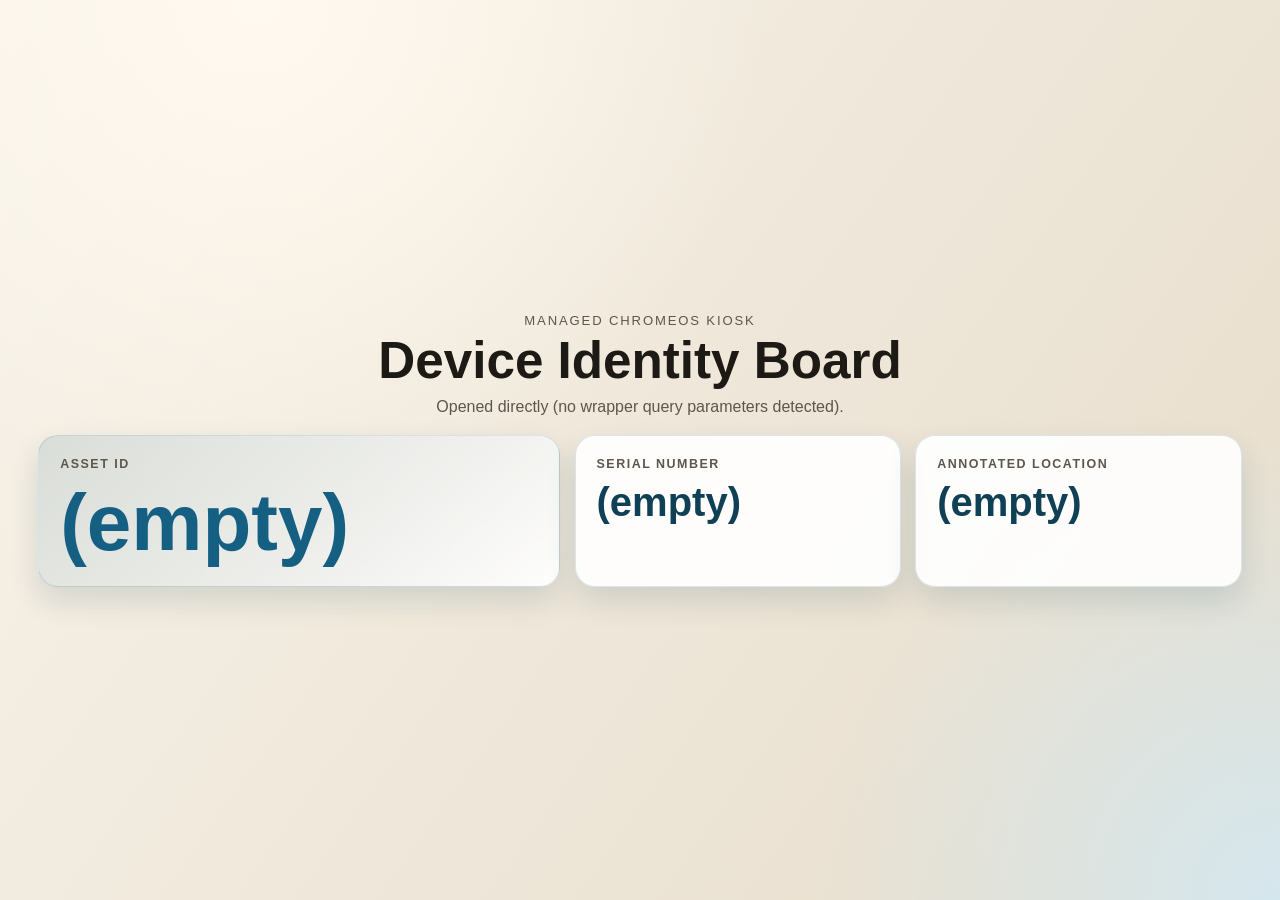
==== docs/index.html @ 4a36aff0 "Initial" ====
<!doctype html>
<html lang="en">
  <head>
    <meta charset="utf-8" />
    <meta name="viewport" content="width=device-width, initial-scale=1" />
    <title>ChromeOS Device Board</title>
    <link rel="stylesheet" href="style.css" />
  </head>
  <body>
    <main class="layout">
      <header class="hero">
        <p class="eyebrow">Managed ChromeOS Kiosk</p>
        <h1>Device Identity Board</h1>
        <p id="status" class="status">Waiting for device attributes...</p>
      </header>

      <section class="panel-grid" aria-label="Device attributes">
        <article class="panel panel-primary">
          <h2>Asset ID</h2>
          <p id="assetId" class="value">--</p>
        </article>

        <article class="panel">
          <h2>Serial Number</h2>
          <p id="serialNumber" class="value value-secondary">--</p>
        </article>

        <article class="panel">
          <h2>Annotated Location</h2>
          <p id="annotatedLocation" class="value value-secondary">--</p>
        </article>
      </section>
    </main>

    <script src="app.js"></script>
  </body>
</html>
---- docs/style.css ----
:root {
  --cream: #f8f3ea;
  --sand: #e6dcca;
  --ink: #1d1a16;
  --muted: #5f564b;
  --blue: #155f82;
  --blue-dark: #0f4056;
  --card: rgba(255, 255, 255, 0.9);
}

* {
  box-sizing: border-box;
}

html,
body {
  width: 100%;
  min-height: 100%;
  margin: 0;
}

body {
  font-family: "Segoe UI", Tahoma, Verdana, sans-serif;
  color: var(--ink);
  background:
    radial-gradient(circle at 20% 0%, #fff9ef 0%, transparent 38%),
    radial-gradient(circle at 100% 100%, #d5e7ee 0%, transparent 30%),
    linear-gradient(125deg, var(--cream), var(--sand));
}

.layout {
  min-height: 100vh;
  display: grid;
  align-content: center;
  gap: 1.2rem;
  padding: clamp(1rem, 4vw, 2.4rem);
}

.hero {
  text-align: center;
}

.eyebrow {
  margin: 0;
  text-transform: uppercase;
  letter-spacing: 0.14em;
  color: var(--muted);
  font-size: 0.82rem;
}

h1 {
  margin: 0.2rem 0 0;
  font-size: clamp(1.9rem, 4vw, 3.2rem);
}

.status {
  margin: 0.5rem 0 0;
  color: var(--muted);
}

.panel-grid {
  display: grid;
  gap: 0.9rem;
  grid-template-columns: 1fr;
}

.panel {
  background: var(--card);
  border-radius: 20px;
  border: 1px solid rgba(21, 95, 130, 0.15);
  box-shadow: 0 14px 30px rgba(15, 64, 86, 0.14);
  padding: 1.3rem;
}

.panel-primary {
  background: linear-gradient(140deg, rgba(21, 95, 130, 0.12), rgba(255, 255, 255, 0.92));
}

h2 {
  margin: 0;
  color: var(--muted);
  text-transform: uppercase;
  letter-spacing: 0.12em;
  font-size: 0.78rem;
}

.value {
  margin: 0.65rem 0 0;
  color: var(--blue);
  font-weight: 800;
  line-height: 1.05;
  font-size: clamp(2rem, 7.8vw, 5rem);
  word-break: break-word;
}

.value-secondary {
  font-size: clamp(1.45rem, 4.2vw, 2.5rem);
  color: var(--blue-dark);
}

@media (min-width: 980px) {
  .panel-grid {
    grid-template-columns: 1.6fr 1fr 1fr;
  }
}
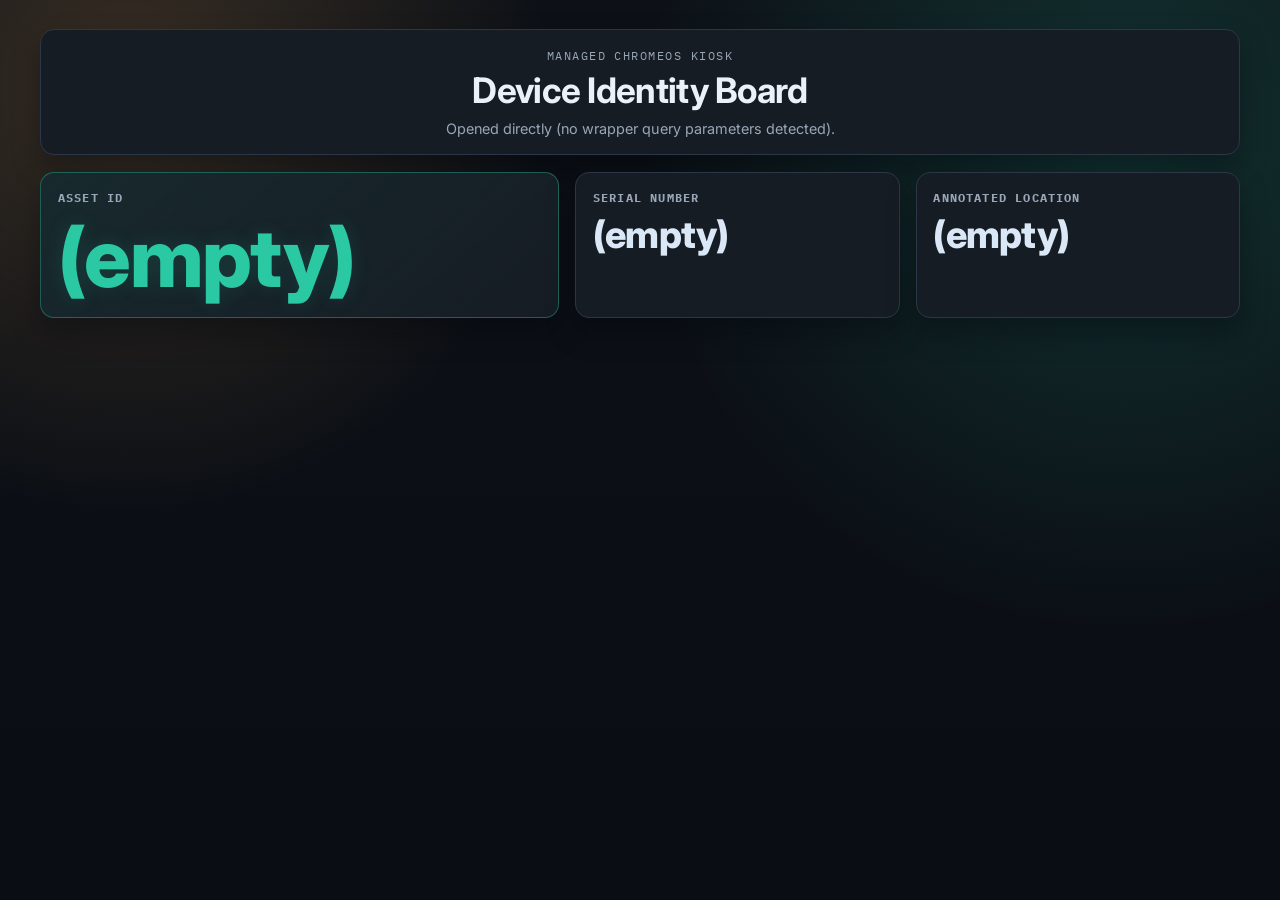
==== commit 9434a146: "Push" ====
--- a/docs/index.html
+++ b/docs/index.html
@@ -4,18 +4,24 @@
     <meta charset="utf-8" />
     <meta name="viewport" content="width=device-width, initial-scale=1" />
     <title>ChromeOS Device Board</title>
+    <link rel="preconnect" href="https://fonts.googleapis.com" />
+    <link rel="preconnect" href="https://fonts.gstatic.com" crossorigin />
+    <link
+      href="https://fonts.googleapis.com/css2?family=Inter:wght@400;500;700&family=IBM+Plex+Mono:wght@400;500&display=swap"
+      rel="stylesheet"
+    />
     <link rel="stylesheet" href="style.css" />
   </head>
   <body>
-    <main class="layout">
-      <header class="hero">
+    <main class="page-main">
+      <header class="hero panel">
         <p class="eyebrow">Managed ChromeOS Kiosk</p>
         <h1>Device Identity Board</h1>
         <p id="status" class="status">Waiting for device attributes...</p>
       </header>
 
       <section class="panel-grid" aria-label="Device attributes">
-        <article class="panel panel-primary">
+        <article class="panel panel-primary value-asset">
           <h2>Asset ID</h2>
           <p id="assetId" class="value">--</p>
         </article>
--- a/docs/style.css
+++ b/docs/style.css
@@ -1,11 +1,11 @@
 :root {
-  --cream: #f8f3ea;
-  --sand: #e6dcca;
-  --ink: #1d1a16;
-  --muted: #5f564b;
-  --blue: #155f82;
-  --blue-dark: #0f4056;
-  --card: rgba(255, 255, 255, 0.9);
+  --bg: #0d1117;
+  --panel: #161c24;
+  --ink: #ebf1f8;
+  --muted: #98a6b8;
+  --line: #2b3646;
+  --accent: #2bc9a3;
+  --accent-2: #ffb35c;
 }
 
 * {
@@ -15,87 +15,106 @@
 html,
 body {
   width: 100%;
-  min-height: 100%;
+  min-height: 100vh;
   margin: 0;
 }
 
 body {
-  font-family: "Segoe UI", Tahoma, Verdana, sans-serif;
+  font-family: "Inter", sans-serif;
   color: var(--ink);
   background:
-    radial-gradient(circle at 20% 0%, #fff9ef 0%, transparent 38%),
-    radial-gradient(circle at 100% 100%, #d5e7ee 0%, transparent 30%),
-    linear-gradient(125deg, var(--cream), var(--sand));
+    radial-gradient(circle at 10% 10%, rgba(255, 179, 92, 0.18), transparent 30%),
+    radial-gradient(circle at 88% 16%, rgba(43, 201, 163, 0.18), transparent 36%),
+    linear-gradient(180deg, rgba(13, 17, 23, 0.92), rgba(10, 14, 20, 0.95)),
+    var(--bg);
+  background-repeat: no-repeat;
+  background-size: cover;
+  background-attachment: fixed;
 }
 
-.layout {
+.page-main {
   min-height: 100vh;
   display: grid;
-  align-content: center;
-  gap: 1.2rem;
-  padding: clamp(1rem, 4vw, 2.4rem);
+  align-content: start;
+  gap: 1.1rem;
+  width: min(1200px, 96vw);
+  margin: 0 auto;
+  padding: clamp(1rem, 2.5vw, 1.8rem) 0;
 }
 
 .hero {
   text-align: center;
+  padding: clamp(1rem, 2vw, 1.3rem);
 }
 
 .eyebrow {
   margin: 0;
   text-transform: uppercase;
-  letter-spacing: 0.14em;
+  letter-spacing: 0.12em;
   color: var(--muted);
-  font-size: 0.82rem;
+  font-size: 0.78rem;
+  font-family: "IBM Plex Mono", monospace;
 }
 
 h1 {
-  margin: 0.2rem 0 0;
-  font-size: clamp(1.9rem, 4vw, 3.2rem);
+  margin: 0.4rem 0 0;
+  font-size: clamp(1.5rem, 3.5vw, 2.2rem);
+  letter-spacing: -0.02em;
 }
 
 .status {
-  margin: 0.5rem 0 0;
+  margin: 0.55rem 0 0;
   color: var(--muted);
+  font-size: 0.9rem;
 }
 
 .panel-grid {
   display: grid;
-  gap: 0.9rem;
+  gap: 1rem;
   grid-template-columns: 1fr;
 }
 
 .panel {
-  background: var(--card);
-  border-radius: 20px;
-  border: 1px solid rgba(21, 95, 130, 0.15);
-  box-shadow: 0 14px 30px rgba(15, 64, 86, 0.14);
-  padding: 1.3rem;
+  background: var(--panel);
+  border: 1px solid var(--line);
+  border-radius: 14px;
+  box-shadow: 0 14px 28px rgba(3, 6, 11, 0.36);
+  padding: 1.05rem;
 }
 
 .panel-primary {
-  background: linear-gradient(140deg, rgba(21, 95, 130, 0.12), rgba(255, 255, 255, 0.92));
+  background:
+    linear-gradient(140deg, rgba(43, 201, 163, 0.08), rgba(22, 28, 36, 0.95)),
+    var(--panel);
+  border-color: rgba(43, 201, 163, 0.38);
 }
 
 h2 {
   margin: 0;
   color: var(--muted);
   text-transform: uppercase;
-  letter-spacing: 0.12em;
-  font-size: 0.78rem;
+  letter-spacing: 0.1em;
+  font-size: 0.74rem;
+  font-family: "IBM Plex Mono", monospace;
 }
 
 .value {
-  margin: 0.65rem 0 0;
-  color: var(--blue);
+  margin: 0.72rem 0 0;
+  color: var(--accent);
   font-weight: 800;
-  line-height: 1.05;
-  font-size: clamp(2rem, 7.8vw, 5rem);
+  line-height: 1.02;
+  letter-spacing: -0.02em;
+  font-size: clamp(2.1rem, 7.8vw, 5.1rem);
   word-break: break-word;
 }
 
 .value-secondary {
-  font-size: clamp(1.45rem, 4.2vw, 2.5rem);
-  color: var(--blue-dark);
+  font-size: clamp(1.35rem, 4.2vw, 2.35rem);
+  color: #d9e7f7;
+}
+
+.value-asset .value {
+  text-shadow: 0 0 20px rgba(43, 201, 163, 0.15);
 }
 
 @media (min-width: 980px) {
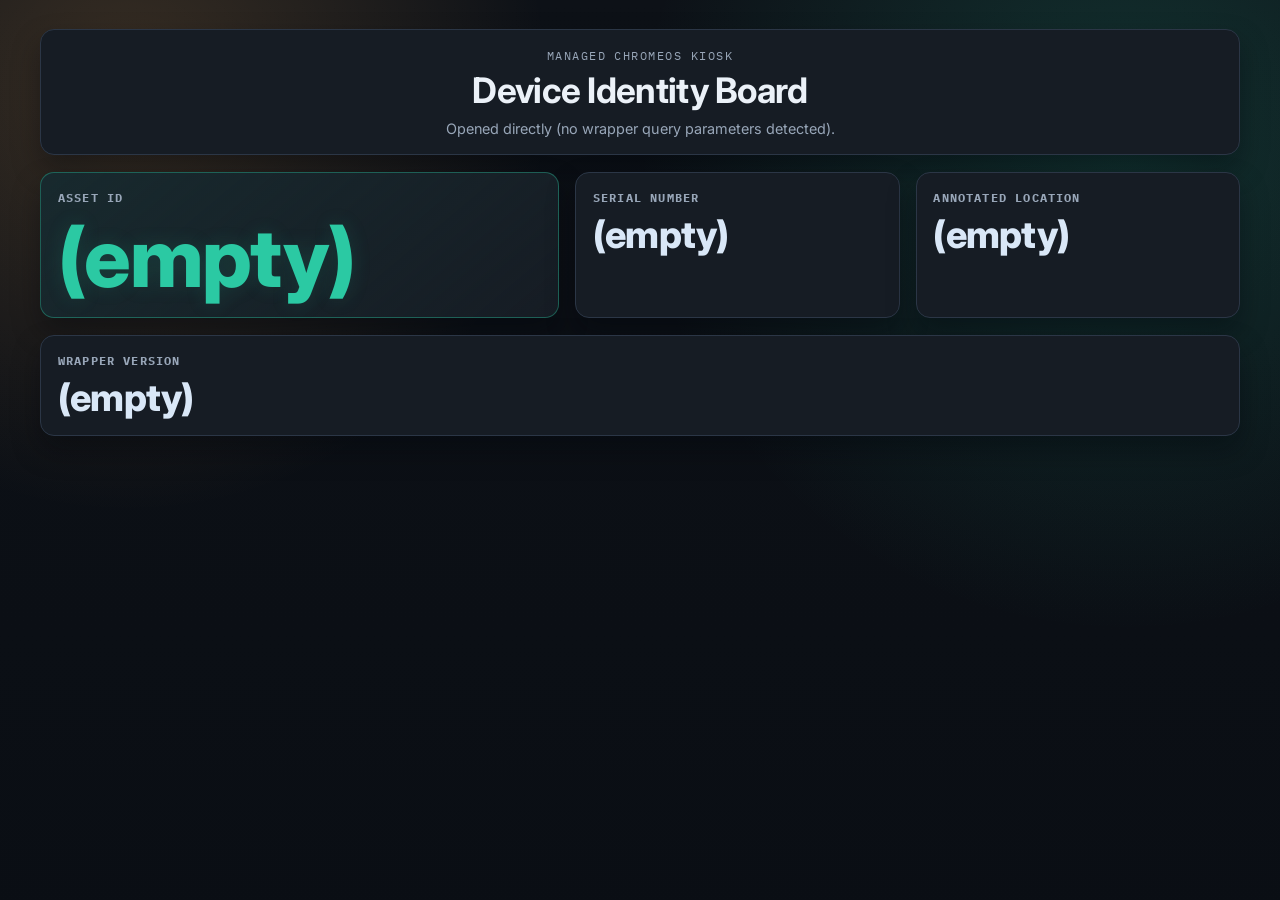
==== commit 32eb499a: "1.1.3 Release" ====
--- a/docs/index.html
+++ b/docs/index.html
@@ -36,6 +36,11 @@
           <p id="annotatedLocation" class="value value-secondary">--</p>
         </article>
       </section>
+
+      <section class="panel" aria-label="Wrapper info">
+        <h2>Wrapper Version</h2>
+        <p id="appVersion" class="value value-secondary">--</p>
+      </section>
     </main>
 
     <script src="app.js"></script>
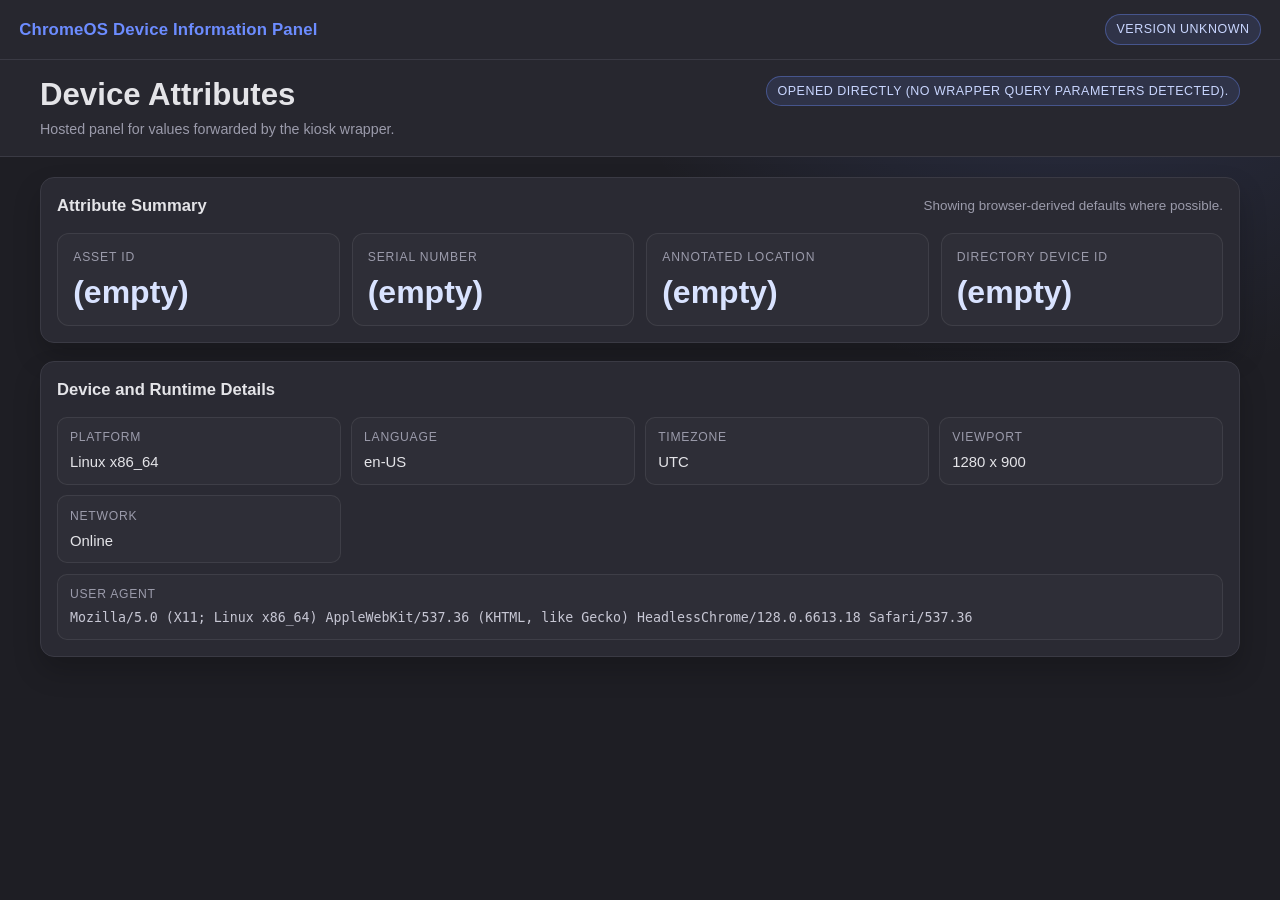
==== commit 5746bd3b: "New interface x2" ====
--- a/docs/index.html
+++ b/docs/index.html
@@ -3,43 +3,92 @@
   <head>
     <meta charset="utf-8" />
     <meta name="viewport" content="width=device-width, initial-scale=1" />
-    <title>ChromeOS Device Board</title>
-    <link rel="preconnect" href="https://fonts.googleapis.com" />
-    <link rel="preconnect" href="https://fonts.gstatic.com" crossorigin />
-    <link
-      href="https://fonts.googleapis.com/css2?family=Inter:wght@400;500;700&family=IBM+Plex+Mono:wght@400;500&display=swap"
-      rel="stylesheet"
-    />
+    <title>ChromeOS Device Information Panel</title>
     <link rel="stylesheet" href="style.css" />
   </head>
   <body>
+    <nav>
+      <div class="nav-left">
+        <div class="app-name">ChromeOS Device Information Panel</div>
+      </div>
+      <div class="nav-right">
+        <span id="appVersion" class="status-badge">Version --</span>
+      </div>
+    </nav>
+
+    <header class="page-header">
+      <div class="page-header-inner">
+        <div class="page-title-row">
+          <div>
+            <h1>Device Attributes</h1>
+            <p class="subtitle">Hosted panel for values forwarded by the kiosk wrapper.</p>
+          </div>
+          <div class="page-actions">
+            <span id="status" class="status-badge">Waiting for device attributes...</span>
+          </div>
+        </div>
+      </div>
+    </header>
+
     <main class="page-main">
-      <header class="hero panel">
-        <p class="eyebrow">Managed ChromeOS Kiosk</p>
-        <h1>Device Identity Board</h1>
-        <p id="status" class="status">Waiting for device attributes...</p>
-      </header>
+      <section class="panel" aria-label="Device attributes">
+        <div class="panel-head">
+          <h2>Attribute Summary</h2>
+          <span id="attrState" class="meta">Awaiting wrapper values.</span>
+        </div>
+        <div class="summary-grid">
+          <article class="summary-item">
+            <div class="label">Asset ID</div>
+            <p id="assetId" class="value">--</p>
+          </article>
 
-      <section class="panel-grid" aria-label="Device attributes">
-        <article class="panel panel-primary value-asset">
-          <h2>Asset ID</h2>
-          <p id="assetId" class="value">--</p>
-        </article>
+          <article class="summary-item">
+            <div class="label">Serial Number</div>
+            <p id="serialNumber" class="value">--</p>
+          </article>
 
-        <article class="panel">
-          <h2>Serial Number</h2>
-          <p id="serialNumber" class="value value-secondary">--</p>
-        </article>
+          <article class="summary-item">
+            <div class="label">Annotated Location</div>
+            <p id="annotatedLocation" class="value">--</p>
+          </article>
 
-        <article class="panel">
-          <h2>Annotated Location</h2>
-          <p id="annotatedLocation" class="value value-secondary">--</p>
-        </article>
+          <article class="summary-item">
+            <div class="label">Directory Device ID</div>
+            <p id="directoryDeviceId" class="value">--</p>
+          </article>
+        </div>
       </section>
 
-      <section class="panel" aria-label="Wrapper info">
-        <h2>Wrapper Version</h2>
-        <p id="appVersion" class="value value-secondary">--</p>
+      <section class="panel" aria-label="Runtime details">
+        <div class="panel-head">
+          <h2>Device and Runtime Details</h2>
+        </div>
+        <div class="details-grid">
+          <div class="detail-row">
+            <span class="detail-label">Platform</span>
+            <span id="platform" class="detail-value">--</span>
+          </div>
+          <div class="detail-row">
+            <span class="detail-label">Language</span>
+            <span id="language" class="detail-value">--</span>
+          </div>
+          <div class="detail-row">
+            <span class="detail-label">Timezone</span>
+            <span id="timezone" class="detail-value">--</span>
+          </div>
+          <div class="detail-row">
+            <span class="detail-label">Viewport</span>
+            <span id="viewport" class="detail-value">--</span>
+          </div>
+          <div class="detail-row">
+            <span class="detail-label">Network</span>
+            <span id="onlineStatus" class="detail-value">--</span>
+          </div>
+          <div class="detail-row detail-row-wide">
+            <span class="detail-label">User Agent</span>
+            <span id="userAgent" class="detail-value detail-mono">--</span>
+          </div>
+        </div>
       </section>
     </main>
 
--- a/docs/style.css
+++ b/docs/style.css
@@ -1,11 +1,11 @@
 :root {
-  --bg: #0d1117;
-  --panel: #161c24;
-  --ink: #ebf1f8;
-  --muted: #98a6b8;
-  --line: #2b3646;
-  --accent: #2bc9a3;
-  --accent-2: #ffb35c;
+  --bg: #1e1e24;
+  --surface: #27272f;
+  --border: #3a3a44;
+  --text: #e4e4e8;
+  --text-muted: #9b9bab;
+  --accent: #6c8cff;
+  --card-bg: #2a2a33;
 }
 
 * {
@@ -20,105 +20,199 @@
 }
 
 body {
-  font-family: "Inter", sans-serif;
-  color: var(--ink);
-  background:
-    radial-gradient(circle at 10% 10%, rgba(255, 179, 92, 0.18), transparent 30%),
-    radial-gradient(circle at 88% 16%, rgba(43, 201, 163, 0.18), transparent 36%),
-    linear-gradient(180deg, rgba(13, 17, 23, 0.92), rgba(10, 14, 20, 0.95)),
-    var(--bg);
-  background-repeat: no-repeat;
-  background-size: cover;
-  background-attachment: fixed;
-}
-
+  font-family: -apple-system, BlinkMacSystemFont, "Segoe UI", Roboto, Oxygen, sans-serif;
+  background: radial-gradient(circle at 85% -15%, rgba(108, 140, 255, 0.2), transparent 35%), var(--bg);
+  color: var(--text);
+  display: flex;
+  flex-direction: column;
+  line-height: 1.5;
+  font-variant-numeric: tabular-nums;
+}
+
+nav {
+  display: flex;
+  align-items: center;
+  justify-content: space-between;
+  padding: 0 1.2rem;
+  min-height: 60px;
+  background-color: var(--surface);
+  border-bottom: 1px solid var(--border);
+  gap: 1rem;
+}
+
+.nav-left,
+.nav-right {
+  display: flex;
+  align-items: center;
+}
+
+.app-name {
+  color: var(--accent);
+  font-size: 1.05rem;
+  font-weight: 700;
+  letter-spacing: 0.01em;
+}
+
+.status-badge {
+  display: inline-flex;
+  align-items: center;
+  justify-content: center;
+  padding: 0.3rem 0.65rem;
+  border-radius: 999px;
+  border: 1px solid rgba(108, 140, 255, 0.38);
+  background: rgba(108, 140, 255, 0.12);
+  color: #c9d6ff;
+  font-size: 0.78rem;
+  letter-spacing: 0.04em;
+  text-transform: uppercase;
+}
+
+.page-header {
+  background: var(--surface);
+  border-bottom: 1px solid var(--border);
+  padding: 1rem 0;
+}
+
+.page-header-inner,
 .page-main {
-  min-height: 100vh;
-  display: grid;
-  align-content: start;
-  gap: 1.1rem;
   width: min(1200px, 96vw);
   margin: 0 auto;
-  padding: clamp(1rem, 2.5vw, 1.8rem) 0;
-}
-
-.hero {
-  text-align: center;
-  padding: clamp(1rem, 2vw, 1.3rem);
-}
-
-.eyebrow {
-  margin: 0;
+}
+
+.page-title-row {
+  display: flex;
+  align-items: flex-start;
+  justify-content: space-between;
+  gap: 1rem;
+  flex-wrap: wrap;
+}
+
+h1 {
+  margin: 0;
+  font-size: clamp(1.3rem, 3.4vw, 1.95rem);
+  line-height: 1.2;
+}
+
+.subtitle {
+  margin: 0.35rem 0 0;
+  color: var(--text-muted);
+  font-size: 0.89rem;
+}
+
+.page-actions {
+  display: flex;
+  align-items: center;
+  gap: 0.5rem;
+}
+
+.page-main {
+  margin: 1.2rem auto 1.5rem;
+  display: grid;
+  gap: 1.1rem;
+}
+
+.panel {
+  background: var(--card-bg);
+  border: 1px solid var(--border);
+  border-radius: 14px;
+  padding: 1rem;
+  box-shadow: 0 14px 28px rgba(0, 0, 0, 0.2);
+}
+
+.panel-head {
+  display: flex;
+  justify-content: space-between;
+  align-items: center;
+  gap: 0.8rem;
+  margin-bottom: 0.9rem;
+  flex-wrap: wrap;
+}
+
+h2 {
+  margin: 0;
+  font-size: 1.04rem;
+}
+
+.meta {
+  color: var(--text-muted);
+  font-size: 0.84rem;
+}
+
+.summary-grid {
+  display: grid;
+  gap: 0.75rem;
+  grid-template-columns: repeat(auto-fit, minmax(220px, 1fr));
+}
+
+.summary-item {
+  background: rgba(255, 255, 255, 0.02);
+  border: 1px solid rgba(255, 255, 255, 0.08);
+  border-radius: 12px;
+  padding: 0.85rem 0.95rem;
+}
+
+.label {
+  margin: 0;
+  color: var(--text-muted);
   text-transform: uppercase;
-  letter-spacing: 0.12em;
-  color: var(--muted);
-  font-size: 0.78rem;
-  font-family: "IBM Plex Mono", monospace;
-}
-
-h1 {
-  margin: 0.4rem 0 0;
-  font-size: clamp(1.5rem, 3.5vw, 2.2rem);
-  letter-spacing: -0.02em;
-}
-
-.status {
-  margin: 0.55rem 0 0;
-  color: var(--muted);
-  font-size: 0.9rem;
-}
-
-.panel-grid {
-  display: grid;
-  gap: 1rem;
-  grid-template-columns: 1fr;
-}
-
-.panel {
-  background: var(--panel);
-  border: 1px solid var(--line);
-  border-radius: 14px;
-  box-shadow: 0 14px 28px rgba(3, 6, 11, 0.36);
-  padding: 1.05rem;
-}
-
-.panel-primary {
-  background:
-    linear-gradient(140deg, rgba(43, 201, 163, 0.08), rgba(22, 28, 36, 0.95)),
-    var(--panel);
-  border-color: rgba(43, 201, 163, 0.38);
-}
-
-h2 {
-  margin: 0;
-  color: var(--muted);
+  letter-spacing: 0.07em;
+  font-size: 0.76rem;
+}
+
+.value {
+  margin: 0.45rem 0 0;
+  color: #d9e3ff;
+  font-weight: 700;
+  font-size: clamp(1.15rem, 3.2vw, 2rem);
+  line-height: 1.2;
+  word-break: break-word;
+}
+
+.details-grid {
+  display: grid;
+  gap: 0.65rem;
+  grid-template-columns: repeat(auto-fit, minmax(240px, 1fr));
+}
+
+.detail-row {
+  border: 1px solid rgba(255, 255, 255, 0.08);
+  border-radius: 10px;
+  padding: 0.65rem 0.75rem;
+  background: rgba(255, 255, 255, 0.02);
+  display: grid;
+  gap: 0.3rem;
+}
+
+.detail-row-wide {
+  grid-column: 1 / -1;
+}
+
+.detail-label {
+  color: var(--text-muted);
+  font-size: 0.76rem;
+  letter-spacing: 0.06em;
   text-transform: uppercase;
-  letter-spacing: 0.1em;
-  font-size: 0.74rem;
-  font-family: "IBM Plex Mono", monospace;
-}
-
-.value {
-  margin: 0.72rem 0 0;
-  color: var(--accent);
-  font-weight: 800;
-  line-height: 1.02;
-  letter-spacing: -0.02em;
-  font-size: clamp(2.1rem, 7.8vw, 5.1rem);
+}
+
+.detail-value {
+  color: var(--text);
+  font-size: 0.93rem;
   word-break: break-word;
 }
 
-.value-secondary {
-  font-size: clamp(1.35rem, 4.2vw, 2.35rem);
-  color: #d9e7f7;
-}
-
-.value-asset .value {
-  text-shadow: 0 0 20px rgba(43, 201, 163, 0.15);
-}
-
-@media (min-width: 980px) {
-  .panel-grid {
-    grid-template-columns: 1.6fr 1fr 1fr;
+.detail-mono {
+  font-family: ui-monospace, SFMono-Regular, Menlo, Consolas, monospace;
+  font-size: 0.83rem;
+  color: #c7c7d4;
+}
+
+@media (max-width: 700px) {
+  nav {
+    padding: 0 0.9rem;
   }
-}
+
+  .page-main,
+  .page-header-inner {
+    width: min(95vw, 1200px);
+  }
+}
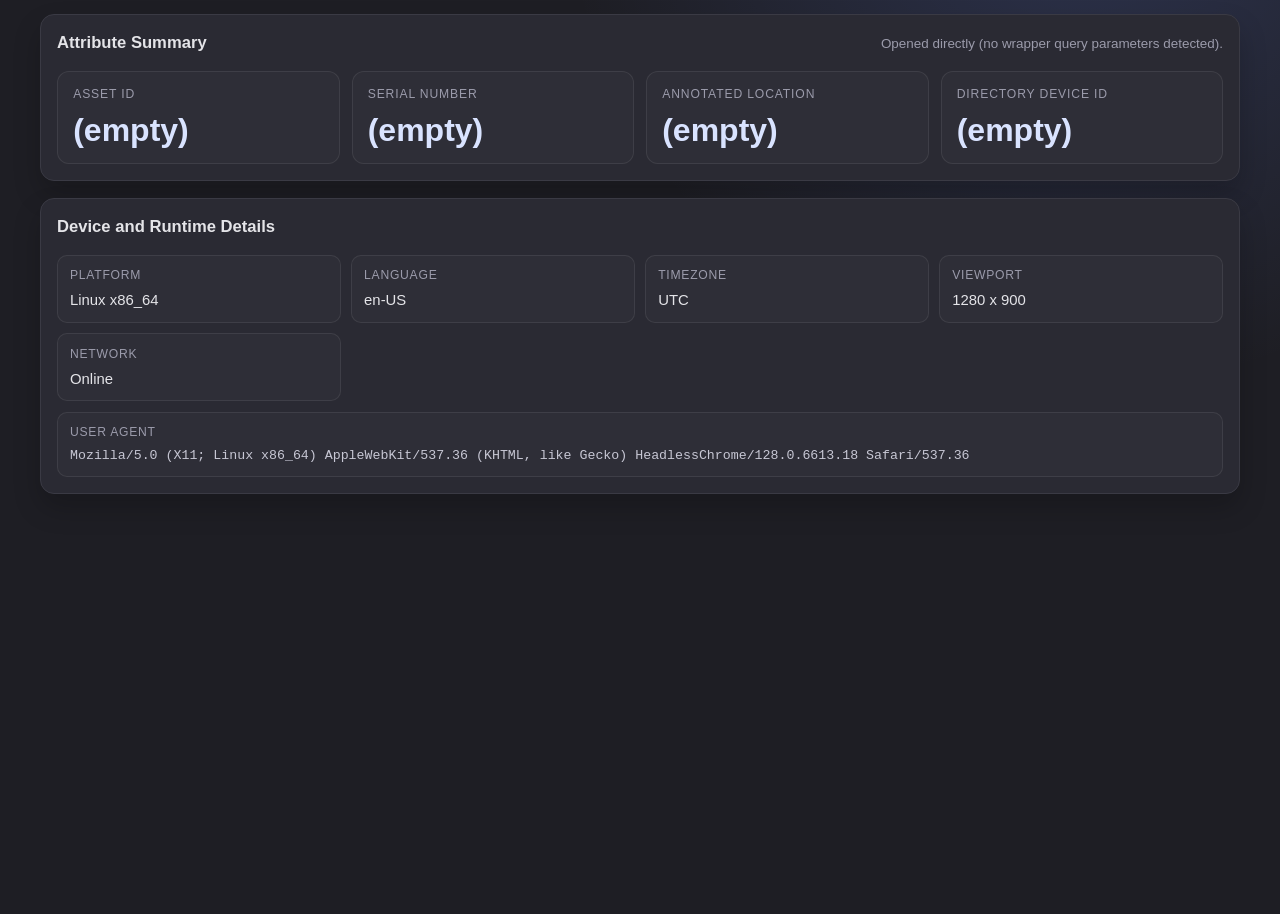
==== commit c66a1687: "1.1.6" ====
--- a/docs/index.html
+++ b/docs/index.html
@@ -7,34 +7,11 @@
     <link rel="stylesheet" href="style.css" />
   </head>
   <body>
-    <nav>
-      <div class="nav-left">
-        <div class="app-name">ChromeOS Device Information Panel</div>
-      </div>
-      <div class="nav-right">
-        <span id="appVersion" class="status-badge">Version --</span>
-      </div>
-    </nav>
-
-    <header class="page-header">
-      <div class="page-header-inner">
-        <div class="page-title-row">
-          <div>
-            <h1>Device Attributes</h1>
-            <p class="subtitle">Hosted panel for values forwarded by the kiosk wrapper.</p>
-          </div>
-          <div class="page-actions">
-            <span id="status" class="status-badge">Waiting for device attributes...</span>
-          </div>
-        </div>
-      </div>
-    </header>
-
     <main class="page-main">
       <section class="panel" aria-label="Device attributes">
         <div class="panel-head">
           <h2>Attribute Summary</h2>
-          <span id="attrState" class="meta">Awaiting wrapper values.</span>
+          <span id="status" class="meta">Awaiting wrapper values.</span>
         </div>
         <div class="summary-grid">
           <article class="summary-item">
--- a/docs/style.css
+++ b/docs/style.css
@@ -23,90 +23,17 @@
   font-family: -apple-system, BlinkMacSystemFont, "Segoe UI", Roboto, Oxygen, sans-serif;
   background: radial-gradient(circle at 85% -15%, rgba(108, 140, 255, 0.2), transparent 35%), var(--bg);
   color: var(--text);
-  display: flex;
-  flex-direction: column;
   line-height: 1.5;
   font-variant-numeric: tabular-nums;
 }
 
-nav {
-  display: flex;
-  align-items: center;
-  justify-content: space-between;
-  padding: 0 1.2rem;
-  min-height: 60px;
-  background-color: var(--surface);
-  border-bottom: 1px solid var(--border);
-  gap: 1rem;
-}
-
-.nav-left,
-.nav-right {
-  display: flex;
-  align-items: center;
-}
-
-.app-name {
-  color: var(--accent);
-  font-size: 1.05rem;
-  font-weight: 700;
-  letter-spacing: 0.01em;
-}
-
-.status-badge {
-  display: inline-flex;
-  align-items: center;
-  justify-content: center;
-  padding: 0.3rem 0.65rem;
-  border-radius: 999px;
-  border: 1px solid rgba(108, 140, 255, 0.38);
-  background: rgba(108, 140, 255, 0.12);
-  color: #c9d6ff;
-  font-size: 0.78rem;
-  letter-spacing: 0.04em;
-  text-transform: uppercase;
-}
-
-.page-header {
-  background: var(--surface);
-  border-bottom: 1px solid var(--border);
-  padding: 1rem 0;
-}
-
-.page-header-inner,
 .page-main {
   width: min(1200px, 96vw);
   margin: 0 auto;
 }
 
-.page-title-row {
-  display: flex;
-  align-items: flex-start;
-  justify-content: space-between;
-  gap: 1rem;
-  flex-wrap: wrap;
-}
-
-h1 {
-  margin: 0;
-  font-size: clamp(1.3rem, 3.4vw, 1.95rem);
-  line-height: 1.2;
-}
-
-.subtitle {
-  margin: 0.35rem 0 0;
-  color: var(--text-muted);
-  font-size: 0.89rem;
-}
-
-.page-actions {
-  display: flex;
-  align-items: center;
-  gap: 0.5rem;
-}
-
 .page-main {
-  margin: 1.2rem auto 1.5rem;
+  margin: 0.9rem auto 1.2rem;
   display: grid;
   gap: 1.1rem;
 }
@@ -207,12 +134,7 @@
 }
 
 @media (max-width: 700px) {
-  nav {
-    padding: 0 0.9rem;
-  }
-
-  .page-main,
-  .page-header-inner {
+  .page-main {
     width: min(95vw, 1200px);
   }
 }
